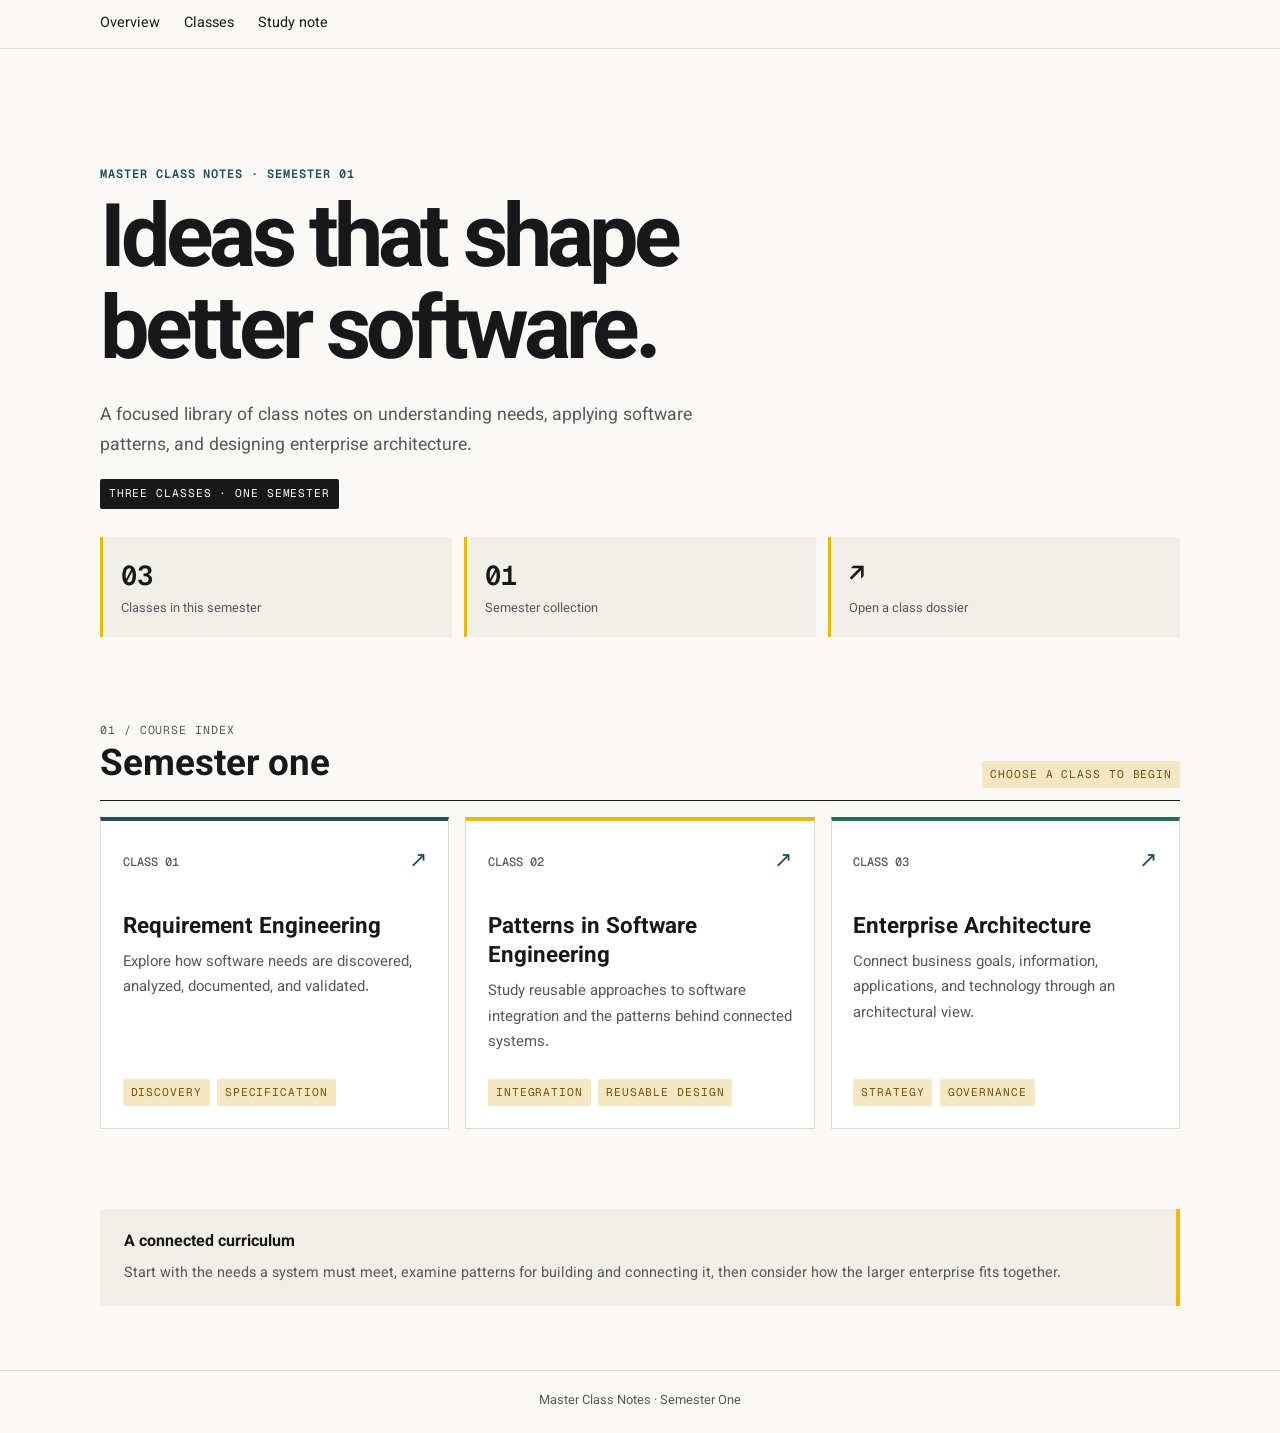
==== index.html @ 7802ade9 "Publish master class notes" ====
<!DOCTYPE html>
<html lang="en">
<head>
  <meta charset="UTF-8">
  <meta name="viewport" content="width=device-width, initial-scale=1.0">
  <meta name="theme-color" content="#faf9f5">
  <title>Master Class Notes — Semester One</title>
  <link rel="preconnect" href="https://fonts.googleapis.com">
  <link rel="preconnect" href="https://fonts.gstatic.com" crossorigin>
  <link href="https://fonts.googleapis.com/css2?family=Geist+Mono:wght@400;500;600&family=Vazirmatn:wght@400;500;600;700;800&display=swap" rel="stylesheet">
  <style>
    :root {
      color-scheme: light;
      --background: #faf9f5;
      --surface-container-low: #fff;
      --surface-container: #f1efe8;
      --surface-container-high: #e6e2d6;
      --on-surface: #17181a;
      --on-surface-variant: #56585c;
      --outline: #17181a;
      --outline-variant: #dedad0;
      --primary: #17181a;
      --on-primary: #faf9f5;
      --primary-container: #f2b705;
      --on-primary-container: #17181a;
      --secondary: #1f4e5f;
      --tertiary: #785008;
      --font-body: 'Vazirmatn', 'Helvetica Neue', sans-serif;
      --font-mono: 'Geist Mono', monospace;
      --section-rule: 1.5px solid var(--outline);
      --card-border: 1px solid var(--outline-variant);
      --rounded: .3rem;
    }
    *, *::before, *::after { box-sizing: border-box; }
    html { scroll-behavior: smooth; }
    body {
      margin: 0;
      background: var(--background);
      color: var(--on-surface);
      font-family: var(--font-body);
      line-height: 1.7;
    }
    a { color: inherit; }
    .toc-strip {
      position: sticky; top: 0; z-index: 2;
      display: flex; gap: 1.5rem; align-items: center;
      padding: .75rem max(1.25rem, calc((100vw - 1080px) / 2));
      background: rgb(250 249 245 / 94%);
      border-bottom: 1px solid var(--outline-variant);
      backdrop-filter: blur(12px);
      overflow-x: auto;
    }
    .toc-link { text-decoration: none; white-space: nowrap; font-size: .9rem; }
    .toc-link:hover { color: var(--secondary); text-decoration: underline; text-underline-offset: 4px; }
    main { width: min(1080px, calc(100% - 2.5rem)); margin: 0 auto; }
    .hero { padding: clamp(3.5rem, 9vw, 7rem) 0 3rem; }
    .eyebrow, .tag-chip, .dossier-pill, .section-index {
      font-family: var(--font-mono); text-transform: uppercase; letter-spacing: .08em;
    }
    .eyebrow { font-size: .75rem; color: var(--secondary); font-weight: 600; }
    h1 { max-width: 760px; margin: .65rem 0 1rem; font-size: clamp(2.5rem, 7vw, 5.5rem); line-height: 1.05; letter-spacing: -.055em; }
    .hero-copy { max-width: 620px; color: var(--on-surface-variant); font-size: 1.1rem; }
    .dossier-pill, .tag-chip { display: inline-flex; align-items: center; border-radius: 2px; font-size: .7rem; }
    .dossier-pill { padding: .35rem .55rem; background: var(--primary); color: var(--on-primary); }
    .tag-chip { padding: .25rem .5rem; background: #f5e6c4; color: var(--tertiary); }
    .overview { display: grid; grid-template-columns: repeat(3, 1fr); gap: .75rem; margin: 1.75rem 0 0; }
    .kpi-card { padding: 1rem 1.1rem; background: var(--surface-container); border-left: 3px solid var(--primary-container); }
    .kpi-value { font-family: var(--font-mono); font-size: 1.7rem; font-weight: 600; }
    .kpi-label { font-size: .8rem; color: var(--on-surface-variant); }
    .section-heading { display: flex; align-items: end; justify-content: space-between; gap: 1rem; margin: 2rem 0 1rem; padding-bottom: .75rem; border-bottom: var(--section-rule); }
    h2 { margin: 0; font-size: clamp(1.6rem, 4vw, 2.3rem); line-height: 1.2; }
    .section-index { font-size: .72rem; color: var(--on-surface-variant); }
    .class-grid { display: grid; grid-template-columns: repeat(3, 1fr); gap: 1rem; padding-bottom: 5rem; }
    .class-card { display: flex; flex-direction: column; min-height: 270px; padding: 1.35rem; background: var(--surface-container-low); border: var(--card-border); border-top: 4px solid var(--secondary); text-decoration: none; transition: transform 160ms ease, box-shadow 160ms ease; }
    .class-card:nth-child(2) { border-top-color: var(--primary-container); }
    .class-card:nth-child(3) { border-top-color: #2b6e52; }
    .class-card:hover, .class-card:focus-visible { transform: translateY(-4px); box-shadow: 0 10px 28px rgb(23 24 26 / 9%); outline: none; }
    .card-top { display: flex; justify-content: space-between; align-items: center; }
    .card-number { color: var(--on-surface-variant); font: 500 .75rem var(--font-mono); }
    .arrow { color: var(--secondary); font-size: 1.4rem; }
    .class-card h3 { margin: 2rem 0 .5rem; font-size: 1.4rem; line-height: 1.3; }
    .class-card p { margin: 0 0 1.5rem; color: var(--on-surface-variant); font-size: .93rem; }
    .card-footer { display: flex; gap: .45rem; flex-wrap: wrap; margin-top: auto; }
    .payload-box { margin: 0 0 4rem; padding: 1.25rem 1.5rem; background: var(--surface-container); border-right: 4px solid var(--primary-container); }
    .payload-box h3 { margin: 0 0 .35rem; font-size: 1rem; }
    .payload-box p { margin: 0; color: var(--on-surface-variant); font-size: .9rem; }
    footer { padding: 1.25rem; border-top: 1px solid var(--outline-variant); color: var(--on-surface-variant); text-align: center; font-size: .8rem; }
    @media (max-width: 760px) {
      .overview, .class-grid { grid-template-columns: 1fr; }
      .kpi-card { display: flex; align-items: baseline; gap: .8rem; }
      .class-card { min-height: 220px; }
      .toc-strip { gap: 1rem; }
    }
    @media (prefers-reduced-motion: reduce) { *, *::before, *::after { scroll-behavior: auto !important; transition: none !important; } }
  </style>
</head>
<body>
  <nav class="toc-strip" aria-label="Semester navigation">
    <a class="toc-link" href="#overview">Overview</a>
    <a class="toc-link" href="#classes">Classes</a>
    <a class="toc-link" href="#study-note">Study note</a>
  </nav>
  <main>
    <header class="hero" id="overview">
      <span class="eyebrow">Master Class Notes · Semester 01</span>
      <h1>Ideas that shape better software.</h1>
      <p class="hero-copy">A focused library of class notes on understanding needs, applying software patterns, and designing enterprise architecture.</p>
      <span class="dossier-pill">Three classes · One semester</span>
      <div class="overview" aria-label="Semester summary">
        <div class="kpi-card"><div class="kpi-value">03</div><div class="kpi-label">Classes in this semester</div></div>
        <div class="kpi-card"><div class="kpi-value">01</div><div class="kpi-label">Semester collection</div></div>
        <div class="kpi-card"><div class="kpi-value">↗</div><div class="kpi-label">Open a class dossier</div></div>
      </div>
    </header>

    <section id="classes" aria-labelledby="classes-title">
      <div class="section-heading">
        <div><span class="section-index">01 / COURSE INDEX</span><h2 id="classes-title">Semester one</h2></div>
        <span class="tag-chip">Choose a class to begin</span>
      </div>
      <div class="class-grid">
        <a class="class-card" href="semesters/01/Requirement%20Engineering/index.html">
          <div class="card-top"><span class="card-number">CLASS 01</span><span class="arrow" aria-hidden="true">↗</span></div>
          <h3>Requirement Engineering</h3>
          <p>Explore how software needs are discovered, analyzed, documented, and validated.</p>
          <div class="card-footer"><span class="tag-chip">Discovery</span><span class="tag-chip">Specification</span></div>
        </a>
        <a class="class-card" href="semesters/01/Patterns%20in%20Software%20Engineering/index.html">
          <div class="card-top"><span class="card-number">CLASS 02</span><span class="arrow" aria-hidden="true">↗</span></div>
          <h3>Patterns in Software Engineering</h3>
          <p>Study reusable approaches to software integration and the patterns behind connected systems.</p>
          <div class="card-footer"><span class="tag-chip">Integration</span><span class="tag-chip">Reusable design</span></div>
        </a>
        <a class="class-card" href="semesters/01/Enterprise%20Architecture/index.html">
          <div class="card-top"><span class="card-number">CLASS 03</span><span class="arrow" aria-hidden="true">↗</span></div>
          <h3>Enterprise Architecture</h3>
          <p>Connect business goals, information, applications, and technology through an architectural view.</p>
          <div class="card-footer"><span class="tag-chip">Strategy</span><span class="tag-chip">Governance</span></div>
        </a>
      </div>
    </section>

    <aside class="payload-box" id="study-note">
      <h3>A connected curriculum</h3>
      <p>Start with the needs a system must meet, examine patterns for building and connecting it, then consider how the larger enterprise fits together.</p>
    </aside>
  </main>
  <footer>Master Class Notes · Semester One</footer>
</body>
</html>
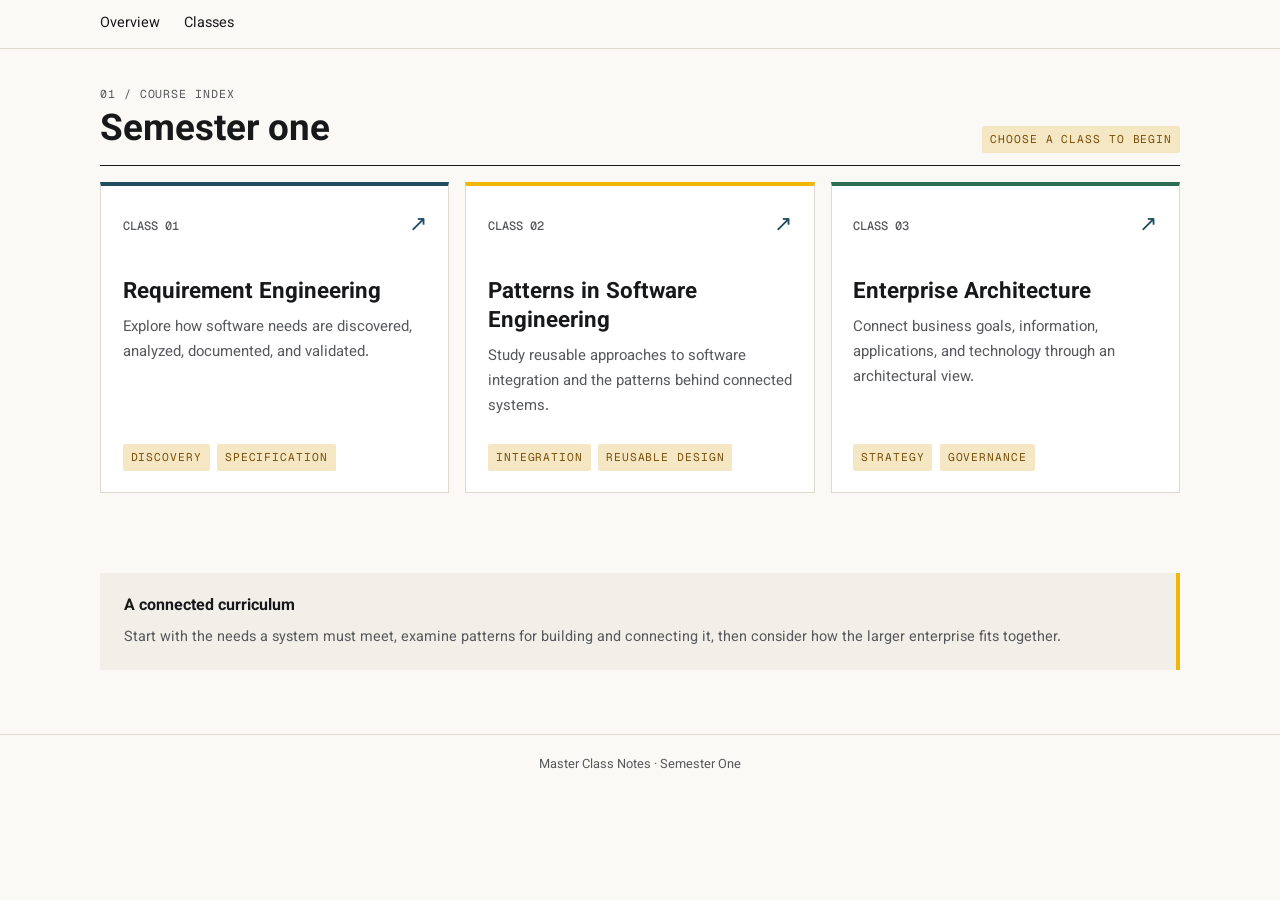
==== commit b1cc5a1f: "clean: remove unused sections" ====
--- a/index.html
+++ b/index.html
@@ -98,21 +98,8 @@
   <nav class="toc-strip" aria-label="Semester navigation">
     <a class="toc-link" href="#overview">Overview</a>
     <a class="toc-link" href="#classes">Classes</a>
-    <a class="toc-link" href="#study-note">Study note</a>
   </nav>
   <main>
-    <header class="hero" id="overview">
-      <span class="eyebrow">Master Class Notes · Semester 01</span>
-      <h1>Ideas that shape better software.</h1>
-      <p class="hero-copy">A focused library of class notes on understanding needs, applying software patterns, and designing enterprise architecture.</p>
-      <span class="dossier-pill">Three classes · One semester</span>
-      <div class="overview" aria-label="Semester summary">
-        <div class="kpi-card"><div class="kpi-value">03</div><div class="kpi-label">Classes in this semester</div></div>
-        <div class="kpi-card"><div class="kpi-value">01</div><div class="kpi-label">Semester collection</div></div>
-        <div class="kpi-card"><div class="kpi-value">↗</div><div class="kpi-label">Open a class dossier</div></div>
-      </div>
-    </header>
-
     <section id="classes" aria-labelledby="classes-title">
       <div class="section-heading">
         <div><span class="section-index">01 / COURSE INDEX</span><h2 id="classes-title">Semester one</h2></div>
